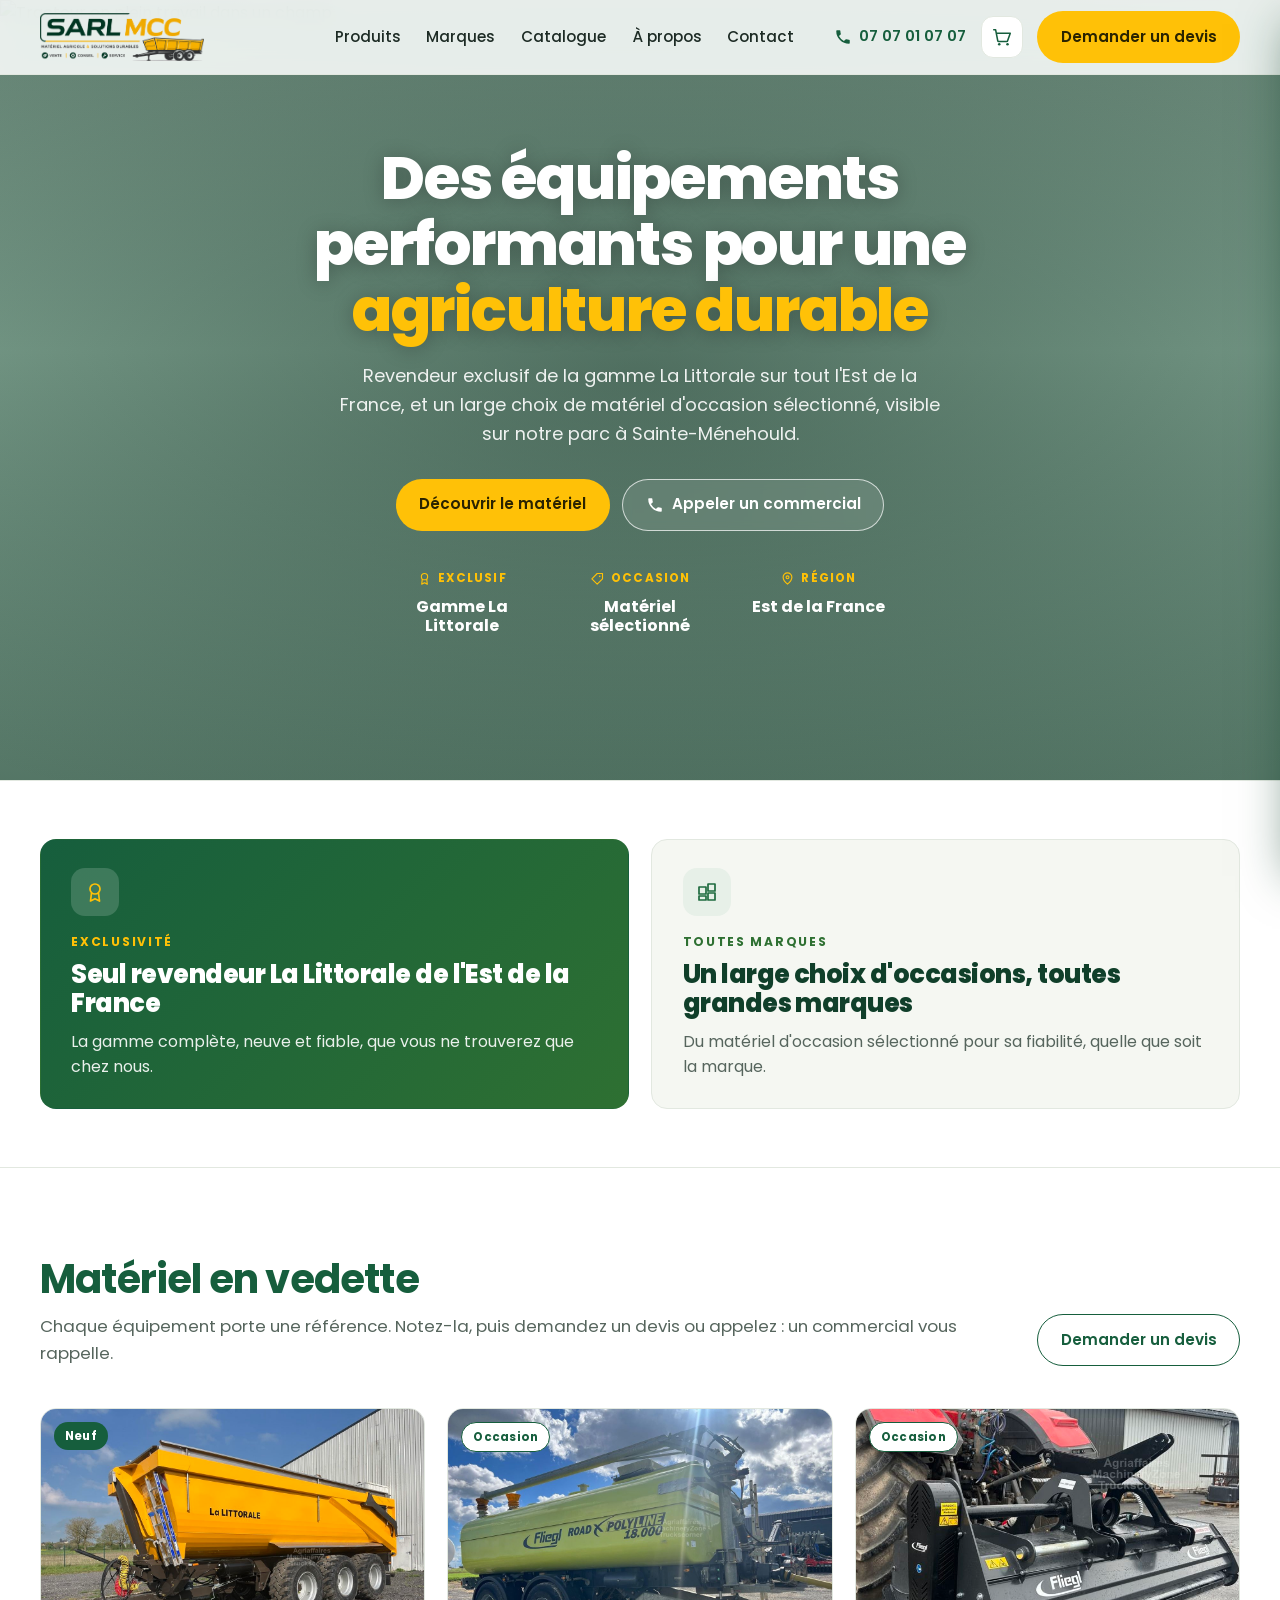
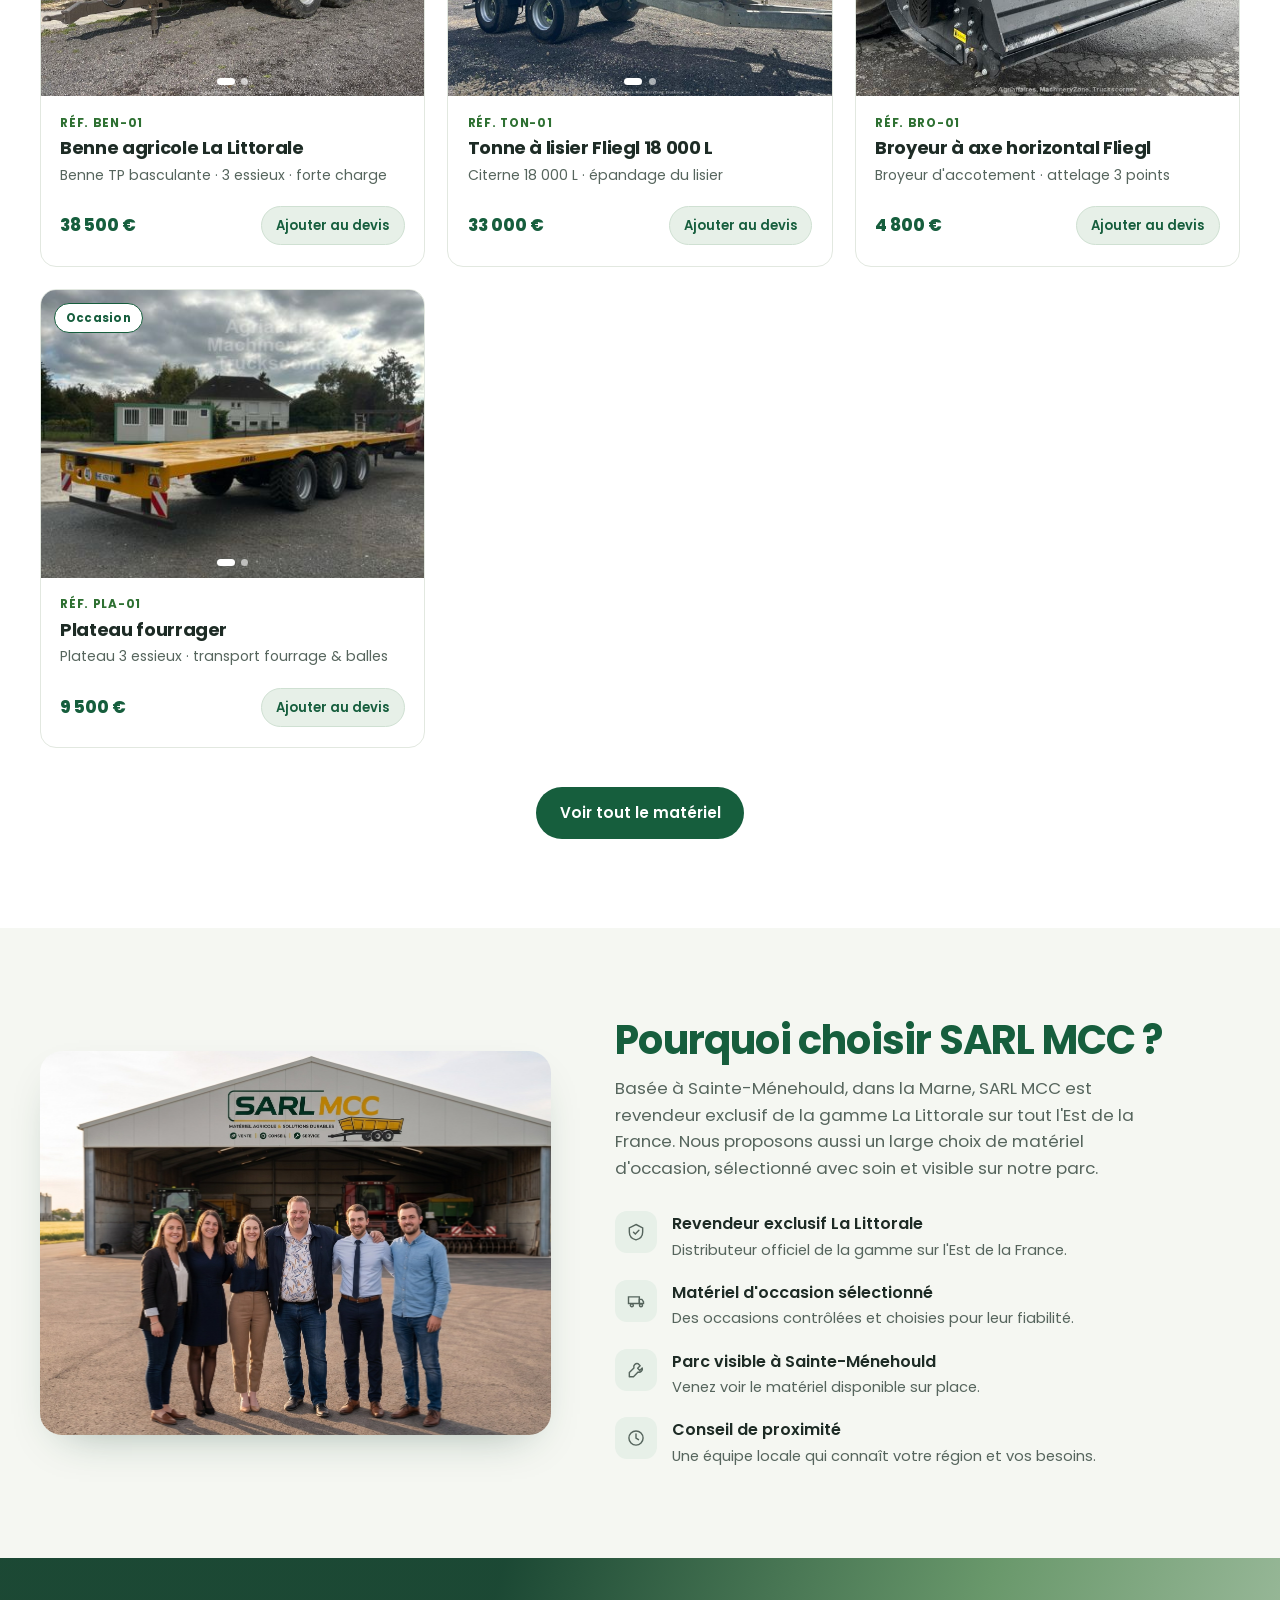
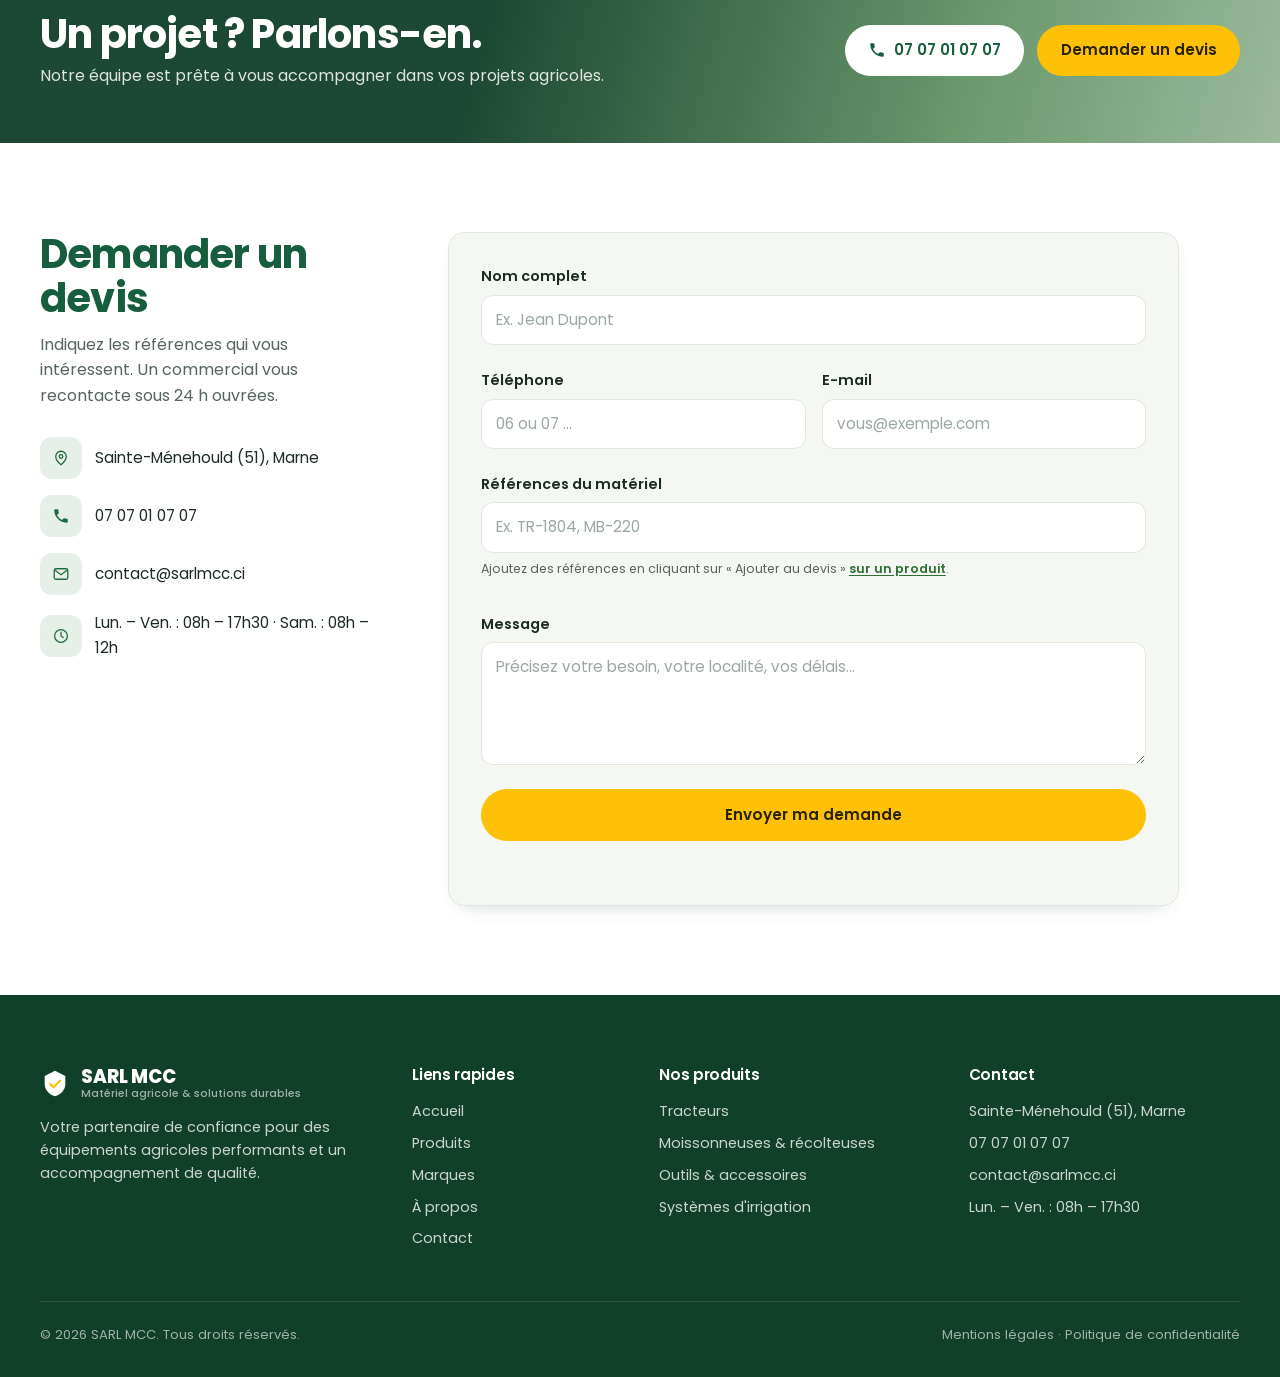
==== index.html @ fea1ac5e "Site vitrine SARL MCC : accueil, catalogue, panier de devis, espace admin Co-Authored-By: Claude Opu" ====
<!DOCTYPE html>
<html lang="fr">
<head>
  <meta charset="UTF-8" />
  <meta name="viewport" content="width=device-width, initial-scale=1.0" />
  <title>SARL MCC — Matériel agricole &amp; solutions durables</title>
  <meta name="description" content="SARL MCC, revendeur exclusif de la gamme La Littorale sur tout l'Est de la France et spécialiste du matériel agricole d'occasion sélectionné. Parc visible à Sainte-Ménehould (Marne). Demandez un devis." />
  <meta name="theme-color" content="#165E3D" />
  <link rel="icon" type="image/svg+xml" href="assets/favicon.svg" />

  <!-- Open Graph -->
  <meta property="og:title" content="SARL MCC — Matériel agricole &amp; solutions durables" />
  <meta property="og:description" content="Revendeur exclusif de la gamme La Littorale sur l'Est de la France et matériel d'occasion sélectionné. Parc à Sainte-Ménehould (Marne)." />
  <meta property="og:type" content="website" />
  <meta property="og:locale" content="fr_FR" />

  <!--
    POLICE : Poppins est chargée ici via Google Fonts pour un déploiement immédiat.
    Pour la production finale, vous pouvez l'auto-héberger (fichiers .woff2 + @font-face)
    afin d'améliorer la performance et la confidentialité.
  -->
  <link rel="preconnect" href="https://fonts.googleapis.com" />
  <link rel="preconnect" href="https://fonts.gstatic.com" crossorigin />
  <link href="https://fonts.googleapis.com/css2?family=Poppins:wght@400;500;600;700;800&display=swap" rel="stylesheet" />

  <link rel="stylesheet" href="styles.css" />
</head>
<body>

  <!-- ============================ EN-TÊTE ============================ -->
  <header class="site-header" id="top">
    <div class="container header-inner">
      <a href="#top" class="brand" aria-label="SARL MCC, accueil">
        <img class="brand-logo-img" src="assets/logo-mcc.png" alt="SARL MCC — Matériel agricole et solutions durables" />
      </a>

      <nav class="main-nav" id="main-nav" aria-label="Navigation principale">
        <a href="produits.html">Produits</a>
        <a href="#marques">Marques</a>
        <a href="produits.html">Catalogue</a>
        <a href="#pourquoi">À propos</a>
        <a href="#contact">Contact</a>
      </nav>

      <div class="header-cta">
        <a href="tel:+33707010707" class="phone-link" aria-label="Appeler le 07 07 01 07 07">
          <svg viewBox="0 0 24 24" width="18" height="18" fill="none" aria-hidden="true"><path d="M6.6 10.8a15.6 15.6 0 0 0 6.6 6.6l2.2-2.2a1 1 0 0 1 1-.24 11.4 11.4 0 0 0 3.6.58 1 1 0 0 1 1 1V20a1 1 0 0 1-1 1A17 17 0 0 1 3 4a1 1 0 0 1 1-1h3.5a1 1 0 0 1 1 1 11.4 11.4 0 0 0 .58 3.6 1 1 0 0 1-.24 1l-2.24 2.2z" fill="currentColor"/></svg>
          <span>07 07 01 07 07</span>
        </a>
        <a href="#contact" class="btn btn-accent btn-quote">Demander un devis</a>
        <button class="nav-toggle" id="nav-toggle" aria-label="Ouvrir le menu" aria-expanded="false" aria-controls="main-nav">
          <span></span><span></span><span></span>
        </button>
      </div>
    </div>
  </header>

  <main>
    <!-- ============================ HERO ============================ -->
    <section class="hero" id="accueil">
      <!-- Image de fond plein écran (remplaçable par une photo réelle du parc SARL MCC) -->
      <img class="hero-bg" src="https://images.unsplash.com/photo-1530267981375-f0de937f5f13?w=1800&q=80&auto=format&fit=crop"
           alt="Tracteur en plein travail dans un champ" fetchpriority="high" />
      <div class="hero-overlay"></div>

      <div class="container hero-content reveal">
        <h1>Des équipements performants pour une <span class="hl">agriculture durable</span></h1>
        <p class="lead">Revendeur exclusif de la gamme La Littorale sur tout l'Est de la France, et un large choix de matériel d'occasion sélectionné, visible sur notre parc à Sainte-Ménehould.</p>
        <div class="hero-actions">
          <a href="produits.html" class="btn btn-accent">Découvrir le matériel</a>
          <a href="tel:+33707010707" class="btn btn-hero-ghost btn-call">
            <svg viewBox="0 0 24 24" width="18" height="18" fill="none" aria-hidden="true"><path d="M6.6 10.8a15.6 15.6 0 0 0 6.6 6.6l2.2-2.2a1 1 0 0 1 1-.24 11.4 11.4 0 0 0 3.6.58 1 1 0 0 1 1 1V20a1 1 0 0 1-1 1A17 17 0 0 1 3 4a1 1 0 0 1 1-1h3.5a1 1 0 0 1 1 1 11.4 11.4 0 0 0 .58 3.6 1 1 0 0 1-.24 1l-2.24 2.2z" fill="currentColor"/></svg>
            Appeler un commercial
          </a>
        </div>
        <ul class="hero-trust">
          <li class="hero-feat">
            <span class="feat-badge">
              <svg viewBox="0 0 24 24" width="15" height="15" fill="none" aria-hidden="true"><circle cx="12" cy="9" r="5" stroke="currentColor" stroke-width="1.8"/><path d="M8.5 13 7.5 21l4.5-2.3L16.5 21l-1-8" stroke="currentColor" stroke-width="1.8" stroke-linejoin="round"/></svg>
              Exclusif
            </span>
            <span class="feat-title">Gamme La Littorale</span>
          </li>
          <li class="hero-feat">
            <span class="feat-badge">
              <svg viewBox="0 0 24 24" width="15" height="15" fill="none" aria-hidden="true"><path d="M3 12.5 11.5 4H20v8.5L11.5 21z" stroke="currentColor" stroke-width="1.8" stroke-linejoin="round"/><circle cx="15.5" cy="8.5" r="1.3" fill="currentColor"/></svg>
              Occasion
            </span>
            <span class="feat-title">Matériel sélectionné</span>
          </li>
          <li class="hero-feat">
            <span class="feat-badge">
              <svg viewBox="0 0 24 24" width="15" height="15" fill="none" aria-hidden="true"><path d="M12 21s7-5.6 7-11a7 7 0 1 0-14 0c0 5.4 7 11 7 11z" stroke="currentColor" stroke-width="1.8"/><circle cx="12" cy="10" r="2.3" stroke="currentColor" stroke-width="1.8"/></svg>
              Région
            </span>
            <span class="feat-title">Est de la France</span>
          </li>
        </ul>
      </div>
    </section>

    <!-- ============================ OFFRE / POSITIONNEMENT ============================ -->
    <section class="offer" id="marques" aria-label="Notre offre">
      <div class="container offer-grid">
        <article class="offer-card reveal">
          <span class="offer-ic" aria-hidden="true">
            <svg viewBox="0 0 24 24" width="24" height="24" fill="none"><circle cx="12" cy="9" r="5" stroke="currentColor" stroke-width="1.7"/><path d="M8.5 13 7.5 21l4.5-2.3L16.5 21l-1-8" stroke="currentColor" stroke-width="1.7" stroke-linejoin="round"/></svg>
          </span>
          <span class="offer-eyebrow">Exclusivité</span>
          <h2>Seul revendeur La&nbsp;Littorale de l'Est de la France</h2>
          <p>La gamme complète, neuve et fiable, que vous ne trouverez que chez nous.</p>
        </article>

        <article class="offer-card reveal">
          <span class="offer-ic" aria-hidden="true">
            <svg viewBox="0 0 24 24" width="24" height="24" fill="none"><path d="M4 7h7v7H4zM13 4h7v7h-7zM13 13h7v7h-7zM4 16h7v4H4z" stroke="currentColor" stroke-width="1.7" stroke-linejoin="round"/></svg>
          </span>
          <span class="offer-eyebrow">Toutes marques</span>
          <h2>Un large choix d'occasions, toutes grandes marques</h2>
          <p>Du matériel d'occasion sélectionné pour sa fiabilité, quelle que soit la marque.</p>
        </article>
      </div>
    </section>

    <!-- ============================ CATALOGUE / MATÉRIEL ============================ -->
    <section class="catalogue section" id="catalogue">
      <div class="container">
        <header class="section-head head-split">
          <div>
            <h2>Matériel en vedette</h2>
            <p>Chaque équipement porte une référence. Notez-la, puis demandez un devis ou appelez : un commercial vous rappelle.</p>
          </div>
          <a href="#contact" class="btn btn-outline hide-mobile">Demander un devis</a>
        </header>

        <!--
          PRODUITS — données d'exemple. Remplacez le visuel (data-img), le nom,
          la référence (data-ref) et les caractéristiques par votre stock réel.
        -->
        <div class="product-grid" id="product-grid">

          <article class="product" data-ref="TR-1804" data-name="Tracteur Littorale TL 1804">
            <div class="product-media">
              <img src="https://images.unsplash.com/photo-1530267981375-f0de937f5f13?w=700&q=80&auto=format&fit=crop" alt="Tracteur Littorale TL 1804" loading="lazy" />
              <span class="tag tag-new">Neuf</span>
            </div>
            <div class="product-info">
              <span class="product-ref">Réf. TR-1804</span>
              <h3>Tracteur Littorale TL 1804</h3>
              <p class="product-spec">180 ch · 4 roues motrices · cabine climatisée</p>
              <div class="product-foot">
                <span class="product-price">98 000 €</span>
                <button class="btn btn-quote-add" type="button">Ajouter au devis</button>
              </div>
            </div>
          </article>

          <article class="product" data-ref="MB-220" data-name="Moissonneuse-batteuse Littorale MB 220">
            <div class="product-media">
              <img src="https://images.unsplash.com/photo-1500382017468-9049fed747ef?w=700&q=80&auto=format&fit=crop" alt="Moissonneuse-batteuse Littorale MB 220" loading="lazy" />
              <span class="tag tag-stock">En stock</span>
            </div>
            <div class="product-info">
              <span class="product-ref">Réf. MB-220</span>
              <h3>Moissonneuse-batteuse MB 220</h3>
              <p class="product-spec">Coupe 5,5 m · trémie 8 000 L · faible consommation</p>
              <div class="product-foot">
                <span class="product-price">Sur demande</span>
                <button class="btn btn-quote-add" type="button">Ajouter au devis</button>
              </div>
            </div>
          </article>

          <article class="product" data-ref="TR-JD6120" data-name="Tracteur John Deere 6120M">
            <div class="product-media">
              <img src="https://images.unsplash.com/photo-1530267981375-f0de937f5f13?w=700&q=80&auto=format&fit=crop" alt="Tracteur John Deere 6120M" loading="lazy" />
              <span class="tag tag-occ">Occasion</span>
            </div>
            <div class="product-info">
              <span class="product-ref">Réf. TR-JD6120</span>
              <h3>Tracteur John Deere 6120M</h3>
              <p class="product-spec">120 ch · révisé &amp; garanti · 2 100 h</p>
              <div class="product-foot">
                <span class="product-price">52 000 €</span>
                <button class="btn btn-quote-add" type="button">Ajouter au devis</button>
              </div>
            </div>
          </article>

          <article class="product" data-ref="IR-P120" data-name="Pivot d'irrigation 120 m">
            <div class="product-media">
              <img src="https://images.unsplash.com/photo-1560493676-04071c5f467b?w=700&q=80&auto=format&fit=crop" alt="Pivot d'irrigation 120 m" loading="lazy" />
              <span class="tag tag-stock">En stock</span>
            </div>
            <div class="product-info">
              <span class="product-ref">Réf. IR-P120</span>
              <h3>Pivot d'irrigation 120 m</h3>
              <p class="product-spec">Couvre 45 ha · pilotage automatisé · faible entretien</p>
              <div class="product-foot">
                <span class="product-price">Sur demande</span>
                <button class="btn btn-quote-add" type="button">Ajouter au devis</button>
              </div>
            </div>
          </article>

          <article class="product" data-ref="OU-SP4" data-name="Semoir pneumatique 4 rangs">
            <div class="product-media">
              <img src="https://images.unsplash.com/photo-1625246333195-78d9c38ad449?w=700&q=80&auto=format&fit=crop" alt="Semoir pneumatique 4 rangs" loading="lazy" />
              <span class="tag tag-new">Neuf</span>
            </div>
            <div class="product-info">
              <span class="product-ref">Réf. OU-SP4</span>
              <h3>Semoir pneumatique 4 rangs</h3>
              <p class="product-spec">Semis précis · attelage 3 points · réglage rapide</p>
              <div class="product-foot">
                <span class="product-price">11 500 €</span>
                <button class="btn btn-quote-add" type="button">Ajouter au devis</button>
              </div>
            </div>
          </article>

          <article class="product" data-ref="OU-CD3" data-name="Charrue à disques 3 corps">
            <div class="product-media">
              <img src="https://images.unsplash.com/photo-1592982537447-7440770cbfc9?w=700&q=80&auto=format&fit=crop" alt="Charrue à disques 3 corps" loading="lazy" />
              <span class="tag tag-stock">En stock</span>
            </div>
            <div class="product-info">
              <span class="product-ref">Réf. OU-CD3</span>
              <h3>Charrue à disques 3 corps</h3>
              <p class="product-spec">Travail du sol intensif · disques renforcés</p>
              <div class="product-foot">
                <span class="product-price">4 900 €</span>
                <button class="btn btn-quote-add" type="button">Ajouter au devis</button>
              </div>
            </div>
          </article>

        </div>

        <div class="catalogue-more">
          <a href="produits.html" class="btn btn-primary">Voir tout le matériel</a>
        </div>
      </div>
    </section>

    <!-- ============================ POURQUOI NOUS ============================ -->
    <section class="why section" id="pourquoi">
      <div class="container why-grid">
        <div class="why-media reveal">
          <img src="assets/equipe-sarl-mcc.jpg" alt="L'équipe SARL MCC devant le parc à Sainte-Ménehould" loading="lazy" />
        </div>
        <div class="why-copy reveal">
          <h2>Pourquoi choisir SARL MCC&nbsp;?</h2>
          <p class="why-intro">Basée à Sainte-Ménehould, dans la Marne, SARL MCC est revendeur exclusif de la gamme La Littorale sur tout l'Est de la France. Nous proposons aussi un large choix de matériel d'occasion, sélectionné avec soin et visible sur notre parc.</p>
          <ul class="why-list">
            <li>
              <span class="why-ic" aria-hidden="true">
                <svg viewBox="0 0 24 24" width="20" height="20" fill="none"><path d="M12 3l8 4v5c0 5-3.4 8.3-8 9.5C7.4 20.3 4 17 4 12V7l8-4z" stroke="currentColor" stroke-width="1.7"/><path d="M9 12.2l2.2 2.2L15.5 10" stroke="currentColor" stroke-width="1.7" stroke-linecap="round"/></svg>
              </span>
              <div><strong>Revendeur exclusif La Littorale</strong><span>Distributeur officiel de la gamme sur l'Est de la France.</span></div>
            </li>
            <li>
              <span class="why-ic" aria-hidden="true">
                <svg viewBox="0 0 24 24" width="20" height="20" fill="none"><path d="M3 7h13v8H3z" stroke="currentColor" stroke-width="1.7"/><path d="M16 10h3l2 3v2h-5z" stroke="currentColor" stroke-width="1.7"/><circle cx="7" cy="17" r="1.8" stroke="currentColor" stroke-width="1.7"/><circle cx="18" cy="17" r="1.8" stroke="currentColor" stroke-width="1.7"/></svg>
              </span>
              <div><strong>Matériel d'occasion sélectionné</strong><span>Des occasions contrôlées et choisies pour leur fiabilité.</span></div>
            </li>
            <li>
              <span class="why-ic" aria-hidden="true">
                <svg viewBox="0 0 24 24" width="20" height="20" fill="none"><path d="M14.5 4.5a4 4 0 0 0-5 5L4 15v5h5l5.5-5.5a4 4 0 0 0 5-5l-3 3-2.5-2.5 3-3z" stroke="currentColor" stroke-width="1.7" stroke-linejoin="round"/></svg>
              </span>
              <div><strong>Parc visible à Sainte-Ménehould</strong><span>Venez voir le matériel disponible sur place.</span></div>
            </li>
            <li>
              <span class="why-ic" aria-hidden="true">
                <svg viewBox="0 0 24 24" width="20" height="20" fill="none"><circle cx="12" cy="12" r="8.5" stroke="currentColor" stroke-width="1.7"/><path d="M12 7v5l3 2" stroke="currentColor" stroke-width="1.7" stroke-linecap="round"/></svg>
              </span>
              <div><strong>Conseil de proximité</strong><span>Une équipe locale qui connaît votre région et vos besoins.</span></div>
            </li>
          </ul>
        </div>
      </div>
    </section>

    <!-- ============================ BANDE D'APPEL ============================ -->
    <section class="cta-band" aria-label="Contact rapide">
      <div class="container cta-band-inner">
        <div class="cta-band-text">
          <h2>Un projet&nbsp;? Parlons-en.</h2>
          <p>Notre équipe est prête à vous accompagner dans vos projets agricoles.</p>
        </div>
        <div class="cta-band-actions">
          <a href="tel:+33707010707" class="btn btn-light btn-call">
            <svg viewBox="0 0 24 24" width="18" height="18" fill="none" aria-hidden="true"><path d="M6.6 10.8a15.6 15.6 0 0 0 6.6 6.6l2.2-2.2a1 1 0 0 1 1-.24 11.4 11.4 0 0 0 3.6.58 1 1 0 0 1 1 1V20a1 1 0 0 1-1 1A17 17 0 0 1 3 4a1 1 0 0 1 1-1h3.5a1 1 0 0 1 1 1 11.4 11.4 0 0 0 .58 3.6 1 1 0 0 1-.24 1l-2.24 2.2z" fill="currentColor"/></svg>
            07 07 01 07 07
          </a>
          <a href="#contact" class="btn btn-accent">Demander un devis</a>
        </div>
      </div>
    </section>

    <!-- ============================ CONTACT ============================ -->
    <section class="contact section" id="contact">
      <div class="container contact-grid">
        <div class="contact-intro reveal">
          <h2>Demander un devis</h2>
          <p>Indiquez les références qui vous intéressent. Un commercial vous recontacte sous 24&nbsp;h ouvrées.</p>

          <ul class="contact-coords">
            <li>
              <span class="why-ic" aria-hidden="true"><svg viewBox="0 0 24 24" width="18" height="18" fill="none"><path d="M12 21s7-5.6 7-11a7 7 0 1 0-14 0c0 5.4 7 11 7 11z" stroke="currentColor" stroke-width="1.7"/><circle cx="12" cy="10" r="2.4" stroke="currentColor" stroke-width="1.7"/></svg></span>
              Sainte-Ménehould (51), Marne
            </li>
            <li>
              <span class="why-ic" aria-hidden="true"><svg viewBox="0 0 24 24" width="18" height="18" fill="none"><path d="M6.6 10.8a15.6 15.6 0 0 0 6.6 6.6l2.2-2.2a1 1 0 0 1 1-.24 11.4 11.4 0 0 0 3.6.58 1 1 0 0 1 1 1V20a1 1 0 0 1-1 1A17 17 0 0 1 3 4a1 1 0 0 1 1-1h3.5a1 1 0 0 1 1 1 11.4 11.4 0 0 0 .58 3.6 1 1 0 0 1-.24 1l-2.24 2.2z" fill="currentColor"/></svg></span>
              <a href="tel:+33707010707">07 07 01 07 07</a>
            </li>
            <li>
              <span class="why-ic" aria-hidden="true"><svg viewBox="0 0 24 24" width="18" height="18" fill="none"><rect x="3" y="5" width="18" height="14" rx="2" stroke="currentColor" stroke-width="1.7"/><path d="M4 7l8 6 8-6" stroke="currentColor" stroke-width="1.7"/></svg></span>
              <a href="mailto:contact@sarlmcc.ci">contact@sarlmcc.ci</a>
            </li>
            <li>
              <span class="why-ic" aria-hidden="true"><svg viewBox="0 0 24 24" width="18" height="18" fill="none"><circle cx="12" cy="12" r="8.5" stroke="currentColor" stroke-width="1.7"/><path d="M12 7v5l3 2" stroke="currentColor" stroke-width="1.7" stroke-linecap="round"/></svg></span>
              Lun. – Ven. : 08h – 17h30 · Sam. : 08h – 12h
            </li>
          </ul>
        </div>

        <!--
          FORMULAIRE — pour recevoir les demandes par e-mail sans serveur :
          remplacez VOTRE_ID par un identifiant Formspree (https://formspree.io),
          ou branchez l'action sur votre propre script. Sans configuration,
          le bouton ouvre le client mail du visiteur (repli mailto).
        -->
        <form class="contact-form reveal" id="quote-form"
              action="https://formspree.io/f/VOTRE_ID" method="POST" novalidate>
          <div class="field">
            <label for="nom">Nom complet</label>
            <input type="text" id="nom" name="nom" autocomplete="name" required placeholder="Ex. Jean Dupont" />
            <small class="error" data-for="nom"></small>
          </div>

          <div class="field-row">
            <div class="field">
              <label for="tel">Téléphone</label>
              <input type="tel" id="tel" name="telephone" autocomplete="tel" required placeholder="06 ou 07 ..." />
              <small class="error" data-for="tel"></small>
            </div>
            <div class="field">
              <label for="email">E-mail</label>
              <input type="email" id="email" name="email" autocomplete="email" required placeholder="vous@exemple.com" />
              <small class="error" data-for="email"></small>
            </div>
          </div>

          <div class="field">
            <label for="refs">Références du matériel</label>
            <input type="text" id="refs" name="references" required placeholder="Ex. TR-1804, MB-220" />
            <small class="hint">Ajoutez des références en cliquant sur « Ajouter au devis » <a href="produits.html" class="hint-link">sur un produit</a>.</small>
            <div class="ref-chips" id="ref-chips" aria-live="polite"></div>
            <small class="error" data-for="refs"></small>
          </div>

          <div class="field">
            <label for="message">Message</label>
            <textarea id="message" name="message" rows="4" required placeholder="Précisez votre besoin, votre localité, vos délais..."></textarea>
            <small class="error" data-for="message"></small>
          </div>

          <button type="submit" class="btn btn-accent btn-block">Envoyer ma demande</button>
          <p class="form-status" id="form-status" role="status" aria-live="polite"></p>
        </form>
      </div>
    </section>
  </main>

  <!-- ============================ PIED DE PAGE ============================ -->
  <footer class="site-footer">
    <div class="container footer-grid">
      <div class="footer-brand">
        <a href="#top" class="brand brand-light">
          <span class="brand-mark" aria-hidden="true">
            <svg viewBox="0 0 32 32" width="30" height="30" fill="none"><path d="M16 3l11 5.5v8.2C27 23.6 22.2 28.3 16 30 9.8 28.3 5 23.6 5 16.7V8.5L16 3z" fill="currentColor"/><path d="M11 17.2l3.4 3.4 7-7" stroke="#FFC107" stroke-width="2.4" stroke-linecap="round" stroke-linejoin="round"/></svg>
          </span>
          <span class="brand-text"><strong>SARL MCC</strong><small>Matériel agricole &amp; solutions durables</small></span>
        </a>
        <p>Votre partenaire de confiance pour des équipements agricoles performants et un accompagnement de qualité.</p>
      </div>

      <nav class="footer-col" aria-label="Liens rapides">
        <h4>Liens rapides</h4>
        <a href="#accueil">Accueil</a>
        <a href="produits.html">Produits</a>
        <a href="#marques">Marques</a>
        <a href="#pourquoi">À propos</a>
        <a href="#contact">Contact</a>
      </nav>

      <nav class="footer-col" aria-label="Nos produits">
        <h4>Nos produits</h4>
        <a href="#catalogue">Tracteurs</a>
        <a href="#catalogue">Moissonneuses &amp; récolteuses</a>
        <a href="#catalogue">Outils &amp; accessoires</a>
        <a href="#catalogue">Systèmes d'irrigation</a>
      </nav>

      <div class="footer-col">
        <h4>Contact</h4>
        <p>Sainte-Ménehould (51), Marne</p>
        <p><a href="tel:+33707010707">07 07 01 07 07</a></p>
        <p><a href="mailto:contact@sarlmcc.ci">contact@sarlmcc.ci</a></p>
        <p>Lun. – Ven. : 08h – 17h30</p>
      </div>
    </div>
    <div class="container footer-bottom">
      <p>© <span id="year"></span> SARL MCC. Tous droits réservés.</p>
      <p class="footer-legal"><a href="#">Mentions légales</a> · <a href="#">Politique de confidentialité</a></p>
    </div>
  </footer>

  <!-- Bouton d'appel flottant (mobile) -->
  <a href="tel:+33707010707" class="fab-call" aria-label="Appeler SARL MCC">
    <svg viewBox="0 0 24 24" width="22" height="22" fill="none" aria-hidden="true"><path d="M6.6 10.8a15.6 15.6 0 0 0 6.6 6.6l2.2-2.2a1 1 0 0 1 1-.24 11.4 11.4 0 0 0 3.6.58 1 1 0 0 1 1 1V20a1 1 0 0 1-1 1A17 17 0 0 1 3 4a1 1 0 0 1 1-1h3.5a1 1 0 0 1 1 1 11.4 11.4 0 0 0 .58 3.6 1 1 0 0 1-.24 1l-2.24 2.2z" fill="currentColor"/></svg>
  </a>

  <script src="data/produits.js"></script>
  <script src="produit-card.js"></script>
  <script src="cart.js"></script>
  <script src="script.js"></script>
</body>
</html>
---- styles.css ----
/* =========================================================
   SARL MCC — Feuille de styles
   Palette (moodboard) : vert #165E3D / #2E7032, accent jaune #FFC107
   Police : Poppins (titres = 700/800, corps = 400)
   ========================================================= */

:root {
  --green-900: #103f2a;
  --green-800: #165E3D;
  --green-700: #1f6b3f;
  --green-600: #2E7032;
  --green-100: #e7f0e8;
  --accent:    #FFC107;
  --accent-600:#e0a800;
  --ink:       #1d2b25;
  --ink-soft:  #56655d;
  --paper:     #F5F7F2;
  --white:     #ffffff;
  --line:      #e2e8e0;

  --radius:    16px;
  --radius-sm: 12px;
  --shadow:    0 18px 44px -24px rgba(16, 63, 42, .42);
  --shadow-sm: 0 8px 22px -14px rgba(16, 63, 42, .35);
  --container: 1200px;
  --ease:      cubic-bezier(.16, 1, .3, 1);
}

/* ---------------- Base ---------------- */
* { box-sizing: border-box; }
html { scroll-behavior: smooth; scroll-padding-top: 84px; }
@media (prefers-reduced-motion: reduce) { html { scroll-behavior: auto; } }

body {
  margin: 0;
  font-family: "Poppins", system-ui, -apple-system, sans-serif;
  color: var(--ink);
  background: var(--paper);
  line-height: 1.6;
  -webkit-font-smoothing: antialiased;
}

img { max-width: 100%; display: block; }
a { color: inherit; text-decoration: none; }

h1, h2, h3, h4 { margin: 0; line-height: 1.1; letter-spacing: -.02em; font-weight: 700; }
h2 { font-size: clamp(1.7rem, 3.4vw, 2.5rem); }
p { margin: 0; }

.container { width: min(100% - 2.5rem, var(--container)); margin-inline: auto; }
.section { padding: clamp(3.5rem, 7vw, 6rem) 0; }

.section-head { max-width: 60ch; margin-bottom: 2.6rem; }
.section-head h2 { color: var(--green-800); }
.section-head p { color: var(--ink-soft); margin-top: .7rem; font-size: 1.05rem; }
.head-split { display: flex; justify-content: space-between; align-items: flex-end; gap: 2rem; max-width: none; }

.eyebrow {
  display: inline-block;
  font-size: .78rem; font-weight: 600; letter-spacing: .14em; text-transform: uppercase;
  color: var(--green-600); margin-bottom: 1rem;
}

/* ---------------- Boutons ---------------- */
.btn {
  display: inline-flex; align-items: center; justify-content: center; gap: .5rem;
  padding: .8rem 1.4rem; border-radius: 999px; font: inherit; font-weight: 600;
  font-size: .95rem; border: 1.5px solid transparent; cursor: pointer;
  transition: transform .18s var(--ease), background .2s, box-shadow .2s, border-color .2s;
  white-space: nowrap;
}
.btn:active { transform: translateY(1px) scale(.99); }
.btn-primary { background: var(--green-800); color: #fff; }
.btn-primary:hover { background: var(--green-900); box-shadow: var(--shadow-sm); }
.btn-accent { background: var(--accent); color: #2a2300; }
.btn-accent:hover { background: var(--accent-600); box-shadow: 0 10px 24px -12px rgba(224,168,0,.7); }
.btn-ghost { background: #fff; color: var(--green-800); border-color: #cfe0d2; }
.btn-ghost:hover { background: var(--green-100); border-color: var(--green-600); }
.btn-outline { background: transparent; color: var(--green-800); border-color: var(--green-800); }
.btn-outline:hover { background: var(--green-800); color: #fff; }
.btn-light { background: #fff; color: var(--green-800); }
.btn-light:hover { box-shadow: var(--shadow-sm); }
.btn-block { width: 100%; }

/* ---------------- En-tête ---------------- */
.site-header {
  position: fixed; top: 0; left: 0; right: 0; z-index: 50;
  background: rgba(255,255,255,.86);
  backdrop-filter: saturate(160%) blur(12px);
  border-bottom: 1px solid var(--line);
  transition: background .3s var(--ease), border-color .3s var(--ease), backdrop-filter .3s;
}
/* Au-dessus du hero : barre transparente, texte clair (effet "image complète") */
.site-header.at-top {
  background: transparent; border-color: transparent; backdrop-filter: none;
}
.site-header.at-top .brand { color: #fff; }
.site-header.at-top .brand-text small { color: rgba(255,255,255,.78); }
.site-header.at-top .main-nav a { color: #fff; }
.site-header.at-top .main-nav a:hover { color: var(--accent); }
.site-header.at-top .phone-link { color: #fff; }
.site-header.at-top .phone-link:hover { color: var(--accent); }
.site-header.at-top .nav-toggle { background: rgba(255,255,255,.14); border-color: rgba(255,255,255,.45); }
.site-header.at-top .nav-toggle span { background: #fff; }
.header-inner { display: flex; align-items: center; gap: 1.5rem; height: 74px; }

.brand { display: flex; align-items: center; gap: .7rem; color: var(--green-800); }
.brand-logo-img { height: 48px; width: auto; display: block; }
.brand-mark { display: grid; place-items: center; flex: none; }
.brand-text { display: flex; flex-direction: column; line-height: 1.1; }
.brand-text strong { font-size: 1.15rem; font-weight: 800; letter-spacing: -.01em; }
.brand-text small { font-size: .68rem; color: var(--ink-soft); font-weight: 500; }

.main-nav { display: flex; gap: 1.6rem; margin-left: auto; }
.main-nav a { font-weight: 500; font-size: .95rem; color: var(--ink); position: relative; padding: .3rem 0; }
.main-nav a::after {
  content: ""; position: absolute; left: 0; bottom: -2px; width: 100%; height: 2px;
  background: var(--accent); transform: scaleX(0); transform-origin: left;
  transition: transform .25s var(--ease);
}
.main-nav a:hover::after, .main-nav a.active::after { transform: scaleX(1); }
.main-nav a:hover { color: var(--green-800); }

.header-cta { display: flex; align-items: center; gap: .9rem; margin-left: 1rem; }
.phone-link { display: inline-flex; align-items: center; gap: .45rem; font-weight: 600; font-size: .92rem; color: var(--green-800); }
.phone-link:hover { color: var(--green-600); }

.nav-toggle {
  display: none; flex-direction: column; gap: 5px; width: 42px; height: 42px;
  border: 1px solid var(--line); border-radius: 10px; background: #fff; cursor: pointer;
  align-items: center; justify-content: center;
}
.nav-toggle span { width: 20px; height: 2px; background: var(--green-800); border-radius: 2px; transition: .25s var(--ease); }
.nav-toggle[aria-expanded="true"] span:nth-child(1) { transform: translateY(7px) rotate(45deg); }
.nav-toggle[aria-expanded="true"] span:nth-child(2) { opacity: 0; }
.nav-toggle[aria-expanded="true"] span:nth-child(3) { transform: translateY(-7px) rotate(-45deg); }

/* ---------------- Hero ---------------- */
.hero {
  position: relative; overflow: hidden;
  min-height: clamp(560px, 88vh, 780px);
  display: flex; align-items: center;
}
/* Image de fond pleine largeur */
.hero-bg {
  position: absolute; inset: 0; width: 100%; height: 100%;
  object-fit: cover; z-index: 0;
}
/* Voile sombre pour la lisibilité du texte par-dessus l'image */
.hero-overlay {
  position: absolute; inset: 0; z-index: 1; pointer-events: none;
  /* Voile vert (couleur de marque) couvrant la photo, opacité moyenne :
     fait ressortir le titre, l'accroche et les boutons. Léger renfort
     au centre pour la lisibilité du texte. */
  background:
    radial-gradient(120% 90% at 50% 48%, rgba(16,40,30,.45) 0%, transparent 70%),
    linear-gradient(180deg, rgba(16,63,42,.62) 0%, rgba(22,94,61,.5) 45%, rgba(16,63,42,.7) 100%);
}
.hero-content {
  position: relative; z-index: 2; color: #fff;
  max-width: 820px; margin-inline: auto; text-align: center;
  padding: clamp(3rem, 7vw, 4.5rem) 0;
  display: flex; flex-direction: column; align-items: center;
}
.eyebrow-pill {
  display: inline-flex; align-items: center;
  background: rgba(255,255,255,.14); border: 1px solid rgba(255,255,255,.34);
  color: #fff; padding: .45rem 1rem; border-radius: 999px; backdrop-filter: blur(4px);
  margin-bottom: 1.2rem;
}
.hero h1 { font-size: clamp(2.3rem, 5.2vw, 3.75rem); font-weight: 800; color: #fff; text-shadow: 0 2px 20px rgba(0,0,0,.25); }
.hero h1 .hl { color: var(--accent); }
.hero .lead { margin: 1.2rem auto 0; font-size: 1.12rem; color: rgba(255,255,255,.9); max-width: 56ch; }
.hero-actions { display: flex; flex-wrap: wrap; gap: .8rem; margin-top: 1.9rem; justify-content: center; }
.hero-trust { list-style: none; display: flex; flex-wrap: nowrap; gap: 1.2rem; padding: 0; margin: 2.4rem 0 0; justify-content: center; }
.hero-feat { flex: 1 1 0; min-width: 0; display: flex; flex-direction: column; align-items: center; gap: .55rem; text-align: center; }
.feat-badge {
  display: inline-flex; align-items: center; gap: .4rem;
  color: var(--accent); font-size: .74rem; font-weight: 700;
  text-transform: uppercase; letter-spacing: .1em;
}
.feat-badge svg { flex: none; }
.feat-title { font-size: 1rem; font-weight: 700; color: #fff; line-height: 1.2; }

/* Bouton secondaire transparent (contraste assuré sur l'image sombre) */
.btn-hero-ghost { background: rgba(255,255,255,.1); color: #fff; border-color: rgba(255,255,255,.7); backdrop-filter: blur(4px); }
.btn-hero-ghost:hover { background: #fff; color: var(--green-800); border-color: #fff; }

/* ---------------- Offre / positionnement ---------------- */
.offer { background: #fff; border-block: 1px solid var(--line); padding: clamp(2.4rem, 5vw, 3.6rem) 0; }
.offer-grid { display: grid; grid-template-columns: 1fr 1fr; gap: 1.4rem; }
.offer-card {
  position: relative; padding: 1.8rem 1.9rem; border-radius: var(--radius);
  background: var(--paper); border: 1px solid var(--line);
}
.offer-card:first-child { background: linear-gradient(135deg, var(--green-800), var(--green-600)); border-color: transparent; color: #fff; }
.offer-ic { display: inline-grid; place-items: center; width: 48px; height: 48px; border-radius: 14px; background: var(--green-100); color: var(--green-700); margin-bottom: 1rem; }
.offer-card:first-child .offer-ic { background: rgba(255,255,255,.16); color: var(--accent); }
.offer-eyebrow { display: block; font-size: .76rem; font-weight: 700; letter-spacing: .14em; text-transform: uppercase; color: var(--green-600); margin-bottom: .5rem; }
.offer-card:first-child .offer-eyebrow { color: var(--accent); }
.offer-card h2 { font-size: clamp(1.25rem, 2.4vw, 1.6rem); font-weight: 800; line-height: 1.15; color: var(--green-900); }
.offer-card:first-child h2 { color: #fff; }
.offer-card p { margin-top: .7rem; color: var(--ink-soft); font-size: 1rem; line-height: 1.55; }
.offer-card:first-child p { color: rgba(255,255,255,.9); }

/* ---------------- Catégories (cartes uniformes + carrousel) ---------------- */
.cat-grid {
  display: grid; gap: 1.4rem;
  grid-template-columns: repeat(4, 1fr); /* 4 cartes de taille identique, même ligne */
}
.cat-card {
  overflow: hidden; border-radius: var(--radius);
  background: #fff; border: 1px solid var(--line); box-shadow: var(--shadow-sm);
  display: flex; flex-direction: column;
  transition: transform .25s var(--ease), box-shadow .25s;
}
.cat-card:hover { transform: translateY(-4px); box-shadow: var(--shadow); }

/* Carrousel */
.cat-slider { position: relative; overflow: hidden; aspect-ratio: 4/3; }
.cat-slides { display: flex; height: 100%; transition: transform .45s var(--ease); }
.cat-slides img { width: 100%; height: 100%; flex: 0 0 100%; object-fit: cover; }
.cat-nav {
  position: absolute; top: 50%; transform: translateY(-50%);
  width: 32px; height: 32px; border-radius: 50%; border: none; cursor: pointer;
  background: rgba(255,255,255,.9); color: var(--green-800); font-size: 1.3rem; line-height: 1;
  display: grid; place-items: center; opacity: 0; transition: opacity .2s, background .2s;
  box-shadow: var(--shadow-sm);
}
.cat-slider:hover .cat-nav, .cat-nav:focus-visible { opacity: 1; }
.cat-nav:hover { background: #fff; }
.cat-nav.prev { left: .6rem; }
.cat-nav.next { right: .6rem; }
.cat-dots { position: absolute; bottom: .7rem; left: 0; right: 0; display: flex; justify-content: center; gap: .4rem; }
.cat-dots button {
  width: 7px; height: 7px; border-radius: 50%; border: none; padding: 0; cursor: pointer;
  background: rgba(255,255,255,.6); transition: background .2s;
}
.cat-dots button.active { background: #fff; width: 18px; border-radius: 4px; }

.cat-body { padding: 1.1rem 1.2rem 1.3rem; }
.cat-body h3 { font-size: 1.15rem; color: var(--green-800); }
.cat-body p { color: var(--ink-soft); font-size: .9rem; margin-top: .3rem; }

/* ---------------- Catalogue ---------------- */
.catalogue { background: #fff; }
.catalogue-more { display: flex; justify-content: center; margin-top: 2.4rem; }

/* ---------------- Page Catalogue (produits.html) ---------------- */
.cat-page-head {
  background: linear-gradient(160deg, var(--green-900), var(--green-700));
  color: #fff; padding: calc(74px + 2.8rem) 0 2.8rem;
}
.cat-page-head h1 { font-size: clamp(1.9rem, 4vw, 2.8rem); font-weight: 800; }
.cat-page-head p { color: rgba(255,255,255,.85); margin-top: .7rem; max-width: 60ch; }
.breadcrumb { font-size: .85rem; color: rgba(255,255,255,.7); margin-bottom: 1rem; }
.breadcrumb a { color: rgba(255,255,255,.9); text-decoration: underline; text-underline-offset: 2px; }
.breadcrumb span { margin: 0 .35rem; }

.catalogue-page { background: var(--paper); }
.cat-filters { display: flex; flex-wrap: wrap; gap: .6rem; margin-bottom: 1.2rem; }
.filter-btn {
  font: inherit; font-weight: 600; font-size: .9rem; cursor: pointer;
  padding: .55rem 1.1rem; border-radius: 999px; border: 1.5px solid var(--line);
  background: #fff; color: var(--ink); transition: background .2s, color .2s, border-color .2s;
}
.filter-btn:hover { border-color: var(--green-600); color: var(--green-800); }
.filter-btn.active { background: var(--green-800); color: #fff; border-color: var(--green-800); }
.cat-count { color: var(--ink-soft); font-size: .88rem; margin-bottom: 1.4rem; }
.cat-empty { text-align: center; color: var(--ink-soft); padding: 2rem 0; }
.cat-empty a { color: var(--green-600); text-decoration: underline; }

.pager { display: flex; justify-content: center; flex-wrap: wrap; gap: .4rem; margin-top: 2.6rem; }
.page-btn {
  min-width: 40px; height: 40px; padding: 0 .6rem; border-radius: 10px; cursor: pointer;
  border: 1.5px solid var(--line); background: #fff; color: var(--ink); font: inherit; font-weight: 600;
  transition: background .2s, color .2s, border-color .2s;
}
.page-btn:hover:not(:disabled) { border-color: var(--green-600); color: var(--green-800); }
.page-btn.active { background: var(--green-800); color: #fff; border-color: var(--green-800); }
.page-btn:disabled { opacity: .4; cursor: not-allowed; }
.main-nav a.active { color: var(--green-800); }
.main-nav a.active::after { transform: scaleX(1); }
.product-grid { display: grid; grid-template-columns: repeat(3, 1fr); gap: 1.4rem; }
.product {
  border: 1px solid var(--line); border-radius: var(--radius); overflow: hidden;
  background: #fff; display: flex; flex-direction: column;
  transition: transform .25s var(--ease), box-shadow .25s, border-color .25s;
}
.product:hover { transform: translateY(-4px); box-shadow: var(--shadow); border-color: #cfe0d2; }
.product-media { position: relative; aspect-ratio: 4/3; overflow: hidden; }
.product-media img { width: 100%; height: 100%; object-fit: cover; }
/* Zoom au survol uniquement pour les cartes à photo unique (pas les carrousels) */
.product-media:not([data-gallery]) img { transition: transform .4s var(--ease); }
.product:hover .product-media:not([data-gallery]) img { transform: scale(1.05); }

/* Carrousel de photos sur les cartes produit */
.pm-track { display: flex; height: 100%; transition: transform .4s var(--ease); }
.pm-track img { flex: 0 0 100%; }
.pm-nav {
  position: absolute; top: 50%; transform: translateY(-50%); z-index: 2;
  width: 32px; height: 32px; border-radius: 50%; border: none; cursor: pointer;
  background: rgba(255,255,255,.92); color: var(--green-800); font-size: 1.3rem; line-height: 1;
  display: grid; place-items: center; opacity: 0; transition: opacity .2s, background .2s;
  box-shadow: var(--shadow-sm);
}
.product-media:hover .pm-nav, .pm-nav:focus-visible { opacity: 1; }
.pm-nav:hover { background: #fff; }
.pm-nav.prev { left: .6rem; }
.pm-nav.next { right: .6rem; }
.pm-dots { position: absolute; bottom: .7rem; left: 0; right: 0; z-index: 2; display: flex; justify-content: center; gap: .4rem; }
.pm-dots button { width: 7px; height: 7px; border-radius: 50%; border: none; padding: 0; cursor: pointer; background: rgba(255,255,255,.6); transition: background .2s; }
.pm-dots button.active { background: #fff; width: 18px; border-radius: 4px; }
.tag {
  position: absolute; top: .8rem; left: .8rem; font-size: .72rem; font-weight: 700;
  padding: .3rem .7rem; border-radius: 999px; letter-spacing: .02em;
}
.tag-new   { background: var(--green-800); color: #fff; }
.tag-stock { background: var(--accent); color: #2a2300; }
.tag-occ   { background: #fff; color: var(--green-800); border: 1.5px solid var(--green-800); }
.tag-vendu { background: #5a6b62; color: #fff; }
.product-vendu .product-media img { filter: grayscale(.7) brightness(.95); }
.sold-label { font-weight: 700; font-size: .82rem; color: #5a6b62; letter-spacing: .03em; }

.product-info { padding: 1.1rem 1.2rem 1.3rem; display: flex; flex-direction: column; gap: .35rem; flex: 1; }
.product-ref { font-size: .74rem; font-weight: 700; letter-spacing: .06em; color: var(--green-600); text-transform: uppercase; }
.product-info h3 { font-size: 1.12rem; color: var(--ink); }
.product-spec { color: var(--ink-soft); font-size: .88rem; }
.product-foot { display: flex; flex-wrap: wrap; align-items: center; justify-content: space-between; gap: .5rem .6rem; margin-top: auto; padding-top: .9rem; }
.product-price { font-weight: 800; color: var(--green-800); font-size: 1.05rem; white-space: nowrap; }
.btn-quote-add, .btn-cart-add {
  background: var(--green-100); color: var(--green-800); border: 1px solid #cfe0d2;
  border-radius: 999px; padding: .5rem .9rem; font: inherit; font-weight: 600; font-size: .82rem; cursor: pointer;
  transition: background .2s, color .2s, transform .18s var(--ease);
}
.btn-quote-add:hover, .btn-cart-add:hover { background: var(--green-800); color: #fff; }
.btn-quote-add:active, .btn-cart-add:active { transform: scale(.96); }
.btn-quote-add.added, .btn-cart-add.added { background: var(--accent); color: #2a2300; border-color: var(--accent); }

/* ---------------- Panier (bouton en-tête) ---------------- */
.cart-btn {
  position: relative; display: inline-flex; align-items: center; justify-content: center;
  width: 42px; height: 42px; border-radius: 12px; border: 1px solid var(--line);
  background: #fff; color: var(--green-800); cursor: pointer; transition: background .2s, border-color .2s, transform .18s var(--ease);
}
.cart-btn:hover { border-color: var(--green-600); }
.cart-btn:active { transform: scale(.95); }
.cart-btn.pulse { animation: cartPulse .4s var(--ease); }
@keyframes cartPulse { 0%{transform:scale(1);} 40%{transform:scale(1.18);} 100%{transform:scale(1);} }
.cart-count {
  position: absolute; top: -6px; right: -6px; min-width: 18px; height: 18px; padding: 0 4px;
  border-radius: 999px; background: var(--accent); color: #2a2300; font-size: .7rem; font-weight: 800;
  display: flex; align-items: center; justify-content: center; line-height: 1;
}
.cart-count[hidden] { display: none; } /* masqué tant que le panier est vide */
/* En-tête transparent (au-dessus du hero) */
.site-header.at-top .cart-btn { background: rgba(255,255,255,.14); border-color: rgba(255,255,255,.45); color: #fff; }

/* ---------------- Panier (volet latéral) ---------------- */
.cart-overlay {
  position: fixed; inset: 0; z-index: 70; background: rgba(16,40,30,.45);
  opacity: 0; pointer-events: none; transition: opacity .3s var(--ease);
}
.cart-overlay.open { opacity: 1; pointer-events: auto; }
.cart-drawer {
  position: fixed; top: 0; right: 0; bottom: 0; z-index: 71; width: min(400px, 90vw);
  background: #fff; box-shadow: -16px 0 44px -24px rgba(16,63,42,.5);
  display: flex; flex-direction: column; transform: translateX(100%);
  transition: transform .32s var(--ease);
}
.cart-drawer.open { transform: none; }
.cart-head { display: flex; align-items: center; justify-content: space-between; padding: 1.2rem 1.3rem; border-bottom: 1px solid var(--line); }
.cart-head h2 { font-size: 1.2rem; color: var(--green-800); }
.cart-close { border: none; background: none; font-size: 1.7rem; line-height: 1; color: var(--ink-soft); cursor: pointer; padding: 0 .2rem; }
.cart-close:hover { color: var(--green-800); }
.cart-body { flex: 1; overflow-y: auto; padding: 1rem 1.3rem; }
.cart-empty { color: var(--ink-soft); text-align: center; margin-top: 2rem; line-height: 1.7; }
.cart-item { display: flex; align-items: center; justify-content: space-between; gap: .8rem; padding: .9rem 0; border-bottom: 1px solid var(--line); }
.cart-item-info strong { display: block; font-size: .95rem; color: var(--ink); }
.cart-item-info span { font-size: .8rem; color: var(--green-600); font-weight: 600; }
.cart-item-remove { border: none; background: var(--green-100); color: var(--green-700); width: 28px; height: 28px; border-radius: 8px; font-size: 1.2rem; line-height: 1; cursor: pointer; flex: none; transition: background .2s, color .2s; }
.cart-item-remove:hover { background: #c0392b; color: #fff; }
.cart-foot { padding: 1.2rem 1.3rem; border-top: 1px solid var(--line); display: grid; gap: .7rem; }
.cart-clear { border: none; background: none; color: var(--ink-soft); font: inherit; font-size: .85rem; cursor: pointer; text-decoration: underline; text-underline-offset: 2px; }
.cart-clear:hover { color: #c0392b; }
.cart-drawer:not(.has-items) .cart-foot .btn-accent { opacity: .5; pointer-events: none; }
.cart-drawer:not(.has-items) .cart-clear { display: none; }

/* ---------------- Pourquoi nous ---------------- */
.why { background: var(--paper); }
.why-grid { display: grid; grid-template-columns: .9fr 1.1fr; gap: clamp(2rem, 5vw, 4rem); align-items: center; }
.why-media img { width: 100%; aspect-ratio: 4/3; max-height: 460px; object-fit: cover; border-radius: 22px; box-shadow: var(--shadow); }
.why-copy h2 { color: var(--green-800); }
.why-intro { color: var(--ink-soft); margin-top: .8rem; font-size: 1.05rem; max-width: 50ch; }
.why-list { list-style: none; padding: 0; margin: 1.8rem 0 0; display: grid; gap: 1.1rem; }
.why-list li { display: flex; gap: .9rem; align-items: flex-start; }
.why-ic { flex: none; width: 42px; height: 42px; border-radius: 12px; background: var(--green-100); color: var(--green-700); display: grid; place-items: center; }
.why-list strong { display: block; color: var(--ink); font-weight: 600; }
.why-list span { color: var(--ink-soft); font-size: .92rem; }

/* ---------------- Bande d'appel ---------------- */
.cta-band {
  background:
    linear-gradient(105deg, rgba(16,63,42,.95) 38%, rgba(46,112,50,.7) 75%, rgba(46,112,50,.45) 100%),
    url("https://images.unsplash.com/photo-1530267981375-f0de937f5f13?w=1600&q=72&auto=format&fit=crop") center 42%/cover;
  color: #fff;
}
.cta-band-inner { display: flex; align-items: center; justify-content: space-between; gap: 2rem; padding: clamp(2.4rem, 5vw, 3.4rem) 0; flex-wrap: wrap; }
.cta-band-text h2 { color: #fff; }
.cta-band-text p { color: rgba(255,255,255,.85); margin-top: .4rem; }
.cta-band-actions { display: flex; gap: .8rem; flex-wrap: wrap; }

/* ---------------- Contact ---------------- */
.contact { background: #fff; }
.contact-grid { display: grid; grid-template-columns: .85fr 1.15fr; gap: clamp(2rem, 5vw, 4rem); align-items: start; }
.contact-intro h2 { color: var(--green-800); }
.contact-intro > p { color: var(--ink-soft); margin-top: .7rem; max-width: 40ch; }
.contact-coords { list-style: none; padding: 0; margin: 1.8rem 0 0; display: grid; gap: 1rem; }
.contact-coords li { display: flex; align-items: center; gap: .8rem; font-size: .95rem; color: var(--ink); }
.contact-coords a:hover { color: var(--green-600); }

.contact-form {
  background: var(--paper); border: 1px solid var(--line); border-radius: var(--radius);
  padding: clamp(1.4rem, 3vw, 2rem); box-shadow: var(--shadow-sm);
}
.field { display: flex; flex-direction: column; gap: .4rem; margin-bottom: 1.1rem; }
.field-row { display: grid; grid-template-columns: 1fr 1fr; gap: 1rem; }
.field label { font-weight: 600; font-size: .9rem; color: var(--ink); }
.field .opt { color: var(--ink-soft); font-weight: 400; }
.field input, .field textarea {
  font: inherit; font-size: .95rem; padding: .75rem .9rem; border-radius: var(--radius-sm);
  border: 1.5px solid var(--line); background: #fff; color: var(--ink); transition: border-color .2s, box-shadow .2s;
}
.field input::placeholder, .field textarea::placeholder { color: #9aa8a0; }
.field input:focus, .field textarea:focus {
  outline: none; border-color: var(--green-600); box-shadow: 0 0 0 3px rgba(46,112,50,.15);
}
.field .hint { font-size: .78rem; color: var(--ink-soft); }
.hint-link { color: var(--green-600); font-weight: 600; text-decoration: underline; text-underline-offset: 2px; cursor: pointer; }
.hint-link:hover { color: var(--green-800); }
.field .error { font-size: .78rem; color: #c0392b; min-height: 0; }
.field input:invalid.touched { border-color: #e0b4ae; }

.ref-chips { display: flex; flex-wrap: wrap; gap: .5rem; margin-top: .2rem; }
.ref-chip {
  display: inline-flex; align-items: center; gap: .4rem; background: var(--green-100);
  color: var(--green-800); font-size: .8rem; font-weight: 600; padding: .35rem .6rem .35rem .7rem;
  border-radius: 999px; border: 1px solid #cfe0d2;
}
.ref-chip button { border: none; background: none; color: var(--green-700); cursor: pointer; font-size: 1rem; line-height: 1; padding: 0; }
.ref-chip button:hover { color: #c0392b; }

.form-status { margin-top: .9rem; font-size: .9rem; font-weight: 600; min-height: 1.2em; }
.form-status.ok { color: var(--green-600); }
.form-status.ko { color: #c0392b; }

/* ---------------- Pied de page ---------------- */
.site-footer { background: var(--green-900); color: rgba(255,255,255,.78); padding-top: clamp(3rem, 6vw, 4.5rem); margin-top: 0; }
.footer-grid { display: grid; grid-template-columns: 1.6fr 1fr 1.3fr 1.3fr; gap: 2.4rem; padding-bottom: 2.6rem; }
.brand-light { color: #fff; }
.brand-light .brand-text small { color: rgba(255,255,255,.6); }
.footer-brand p { margin-top: 1rem; font-size: .9rem; max-width: 34ch; }
.footer-col h4 { color: #fff; font-size: .95rem; margin-bottom: 1rem; font-weight: 600; }
.footer-col a, .footer-col p { display: block; font-size: .9rem; margin-bottom: .55rem; color: rgba(255,255,255,.78); }
.footer-col a:hover { color: var(--accent); }
.footer-bottom {
  border-top: 1px solid rgba(255,255,255,.12); padding: 1.4rem 0 2rem;
  display: flex; justify-content: space-between; gap: 1rem; flex-wrap: wrap;
  font-size: .82rem; color: rgba(255,255,255,.6);
}
.footer-legal a:hover { color: var(--accent); }

/* ---------------- Bouton flottant d'appel ---------------- */
.fab-call {
  position: fixed; right: 1.1rem; bottom: 1.1rem; z-index: 60;
  width: 56px; height: 56px; border-radius: 50%; display: none;
  align-items: center; justify-content: center; background: var(--green-800); color: #fff;
  box-shadow: 0 12px 28px -8px rgba(16,63,42,.6);
}
.fab-call:active { transform: scale(.94); }

/* ---------------- Révélations au scroll ---------------- */
/* Amélioration progressive : masqué uniquement si le JS est actif (classe .js),
   pour ne jamais cacher le contenu si JavaScript est indisponible. */
.js .reveal { opacity: 0; transform: translateY(22px); transition: opacity .7s var(--ease), transform .7s var(--ease); }
.js .reveal.in { opacity: 1; transform: none; }
@media (prefers-reduced-motion: reduce) {
  .reveal { opacity: 1; transform: none; transition: none; }
  .product-media img, .cat-card, .product { transition: none; }
}

/* ================= Responsive ================= */
@media (max-width: 960px) {
  .hero-overlay { background:
      linear-gradient(180deg, rgba(16,40,30,.55) 0%, rgba(16,40,30,.35) 35%, rgba(16,40,30,.8) 100%); }
  .why-grid, .contact-grid, .offer-grid { grid-template-columns: 1fr; }
  .why-media img { aspect-ratio: 16/10; max-height: 340px; }
  .cat-grid { grid-template-columns: 1fr 1fr; }
  .product-grid { grid-template-columns: 1fr 1fr; }
  .footer-grid { grid-template-columns: 1fr 1fr; }
}

@media (max-width: 720px) {
  .main-nav {
    position: fixed; inset: 74px 0 auto 0; flex-direction: column; gap: 0;
    background: #fff; border-bottom: 1px solid var(--line); padding: .5rem 1.25rem 1rem;
    transform: translateY(-12px); opacity: 0; pointer-events: none; transition: .25s var(--ease);
    box-shadow: var(--shadow); margin-left: 0;
  }
  .main-nav.open { transform: none; opacity: 1; pointer-events: auto; }
  /* Le panneau du menu est blanc : forcer des liens foncés, même quand
     l'en-tête est transparent (au-dessus du hero), sinon ils sont invisibles. */
  .main-nav a, .site-header.at-top .main-nav a { color: var(--ink); }
  .main-nav a:hover, .site-header.at-top .main-nav a:hover { color: var(--green-800); }
  .main-nav a { padding: .85rem 0; border-bottom: 1px solid var(--line); font-size: 1rem; }
  .main-nav a::after { display: none; }
  .nav-toggle { display: flex; }
  .brand-logo-img { height: 34px; }
  .header-inner { gap: .6rem; }
  .phone-link span { display: none; }
  .header-cta { margin-left: auto; gap: .5rem; }
  .btn-quote { display: none; }
  .head-split { flex-direction: column; align-items: flex-start; }
  .hide-mobile { display: none; }
  .fab-call { display: flex; }
  .footer-grid { grid-template-columns: 1fr; gap: 1.8rem; }
  .footer-bottom { flex-direction: column; }
}

@media (max-width: 520px) {
  .cat-grid { grid-template-columns: 1fr; }
  .product-grid { grid-template-columns: 1fr; }
  .field-row { grid-template-columns: 1fr; }
  .hero-trust { gap: .6rem; }
  .feat-badge { font-size: .6rem; gap: .25rem; letter-spacing: .06em; }
  .feat-badge svg { width: 12px; height: 12px; }
  .feat-title { font-size: .82rem; line-height: 1.25; }
  .hero { min-height: 78vh; }
}
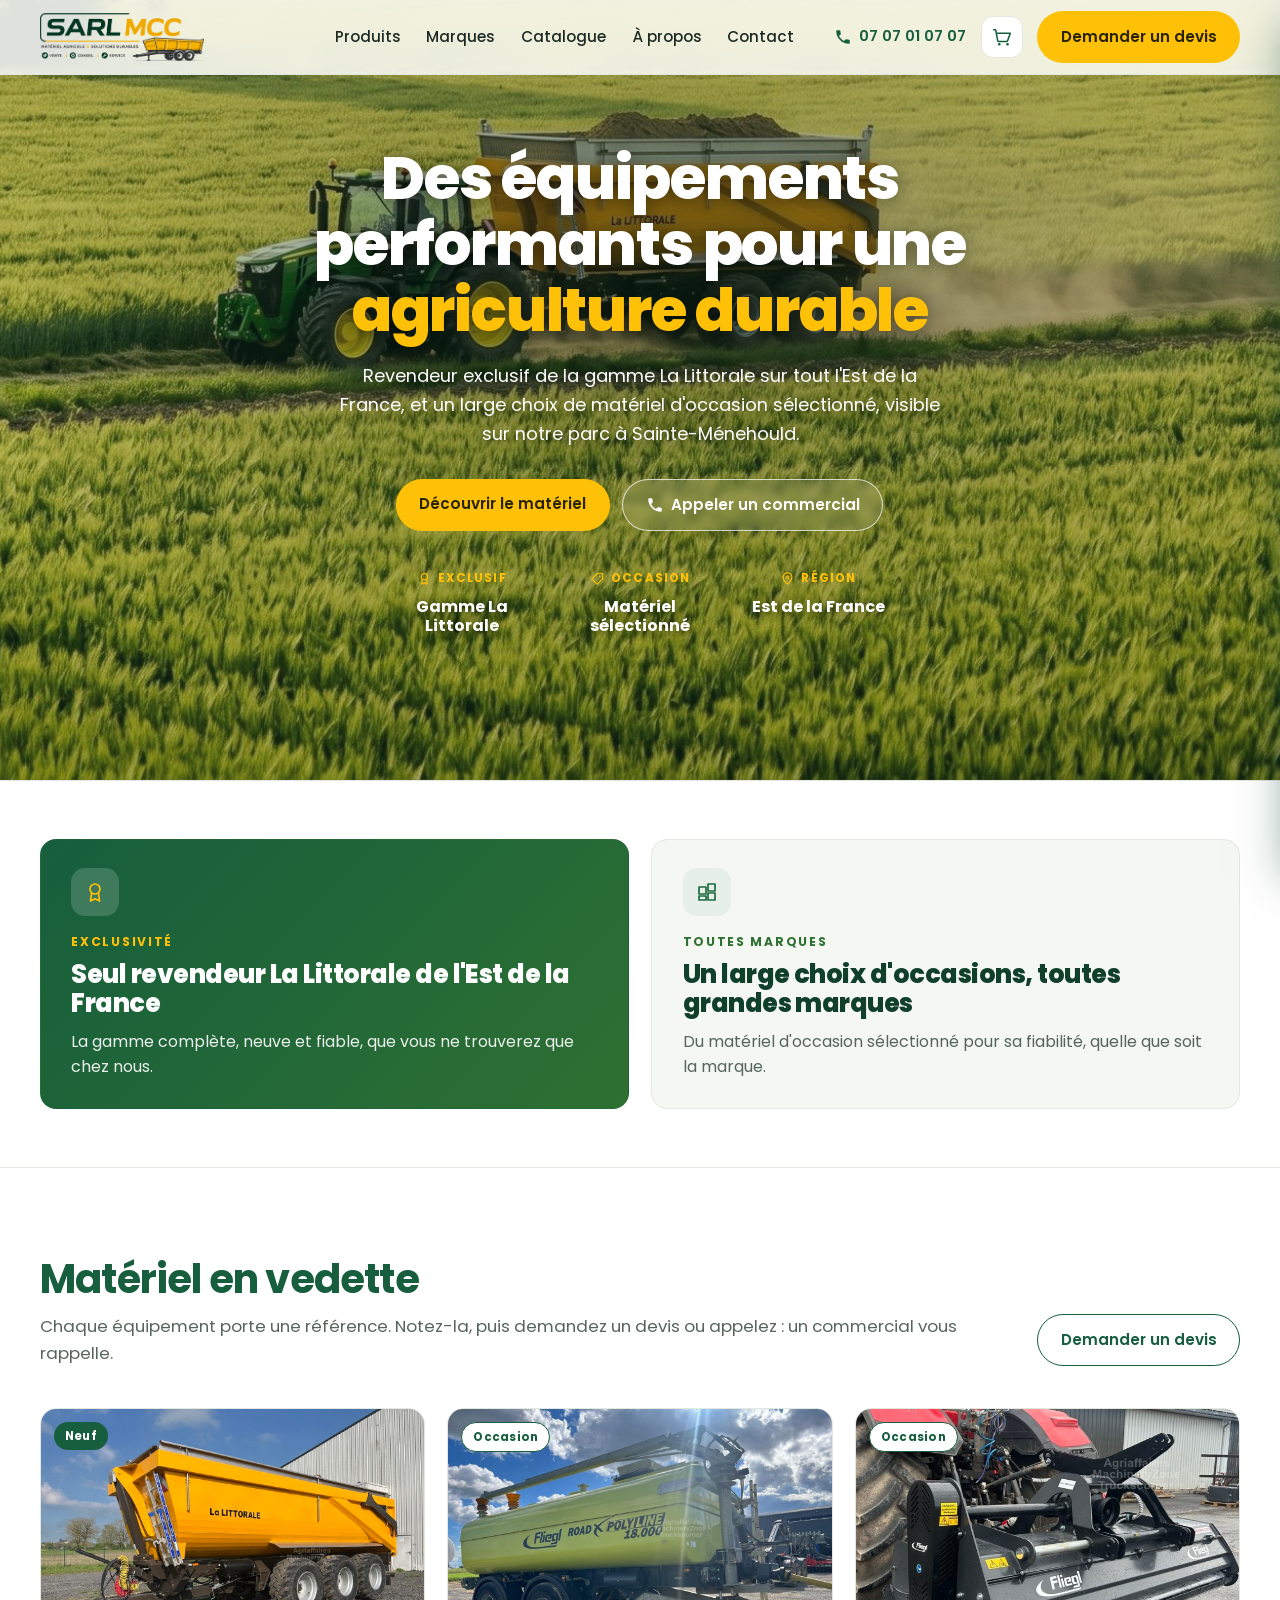
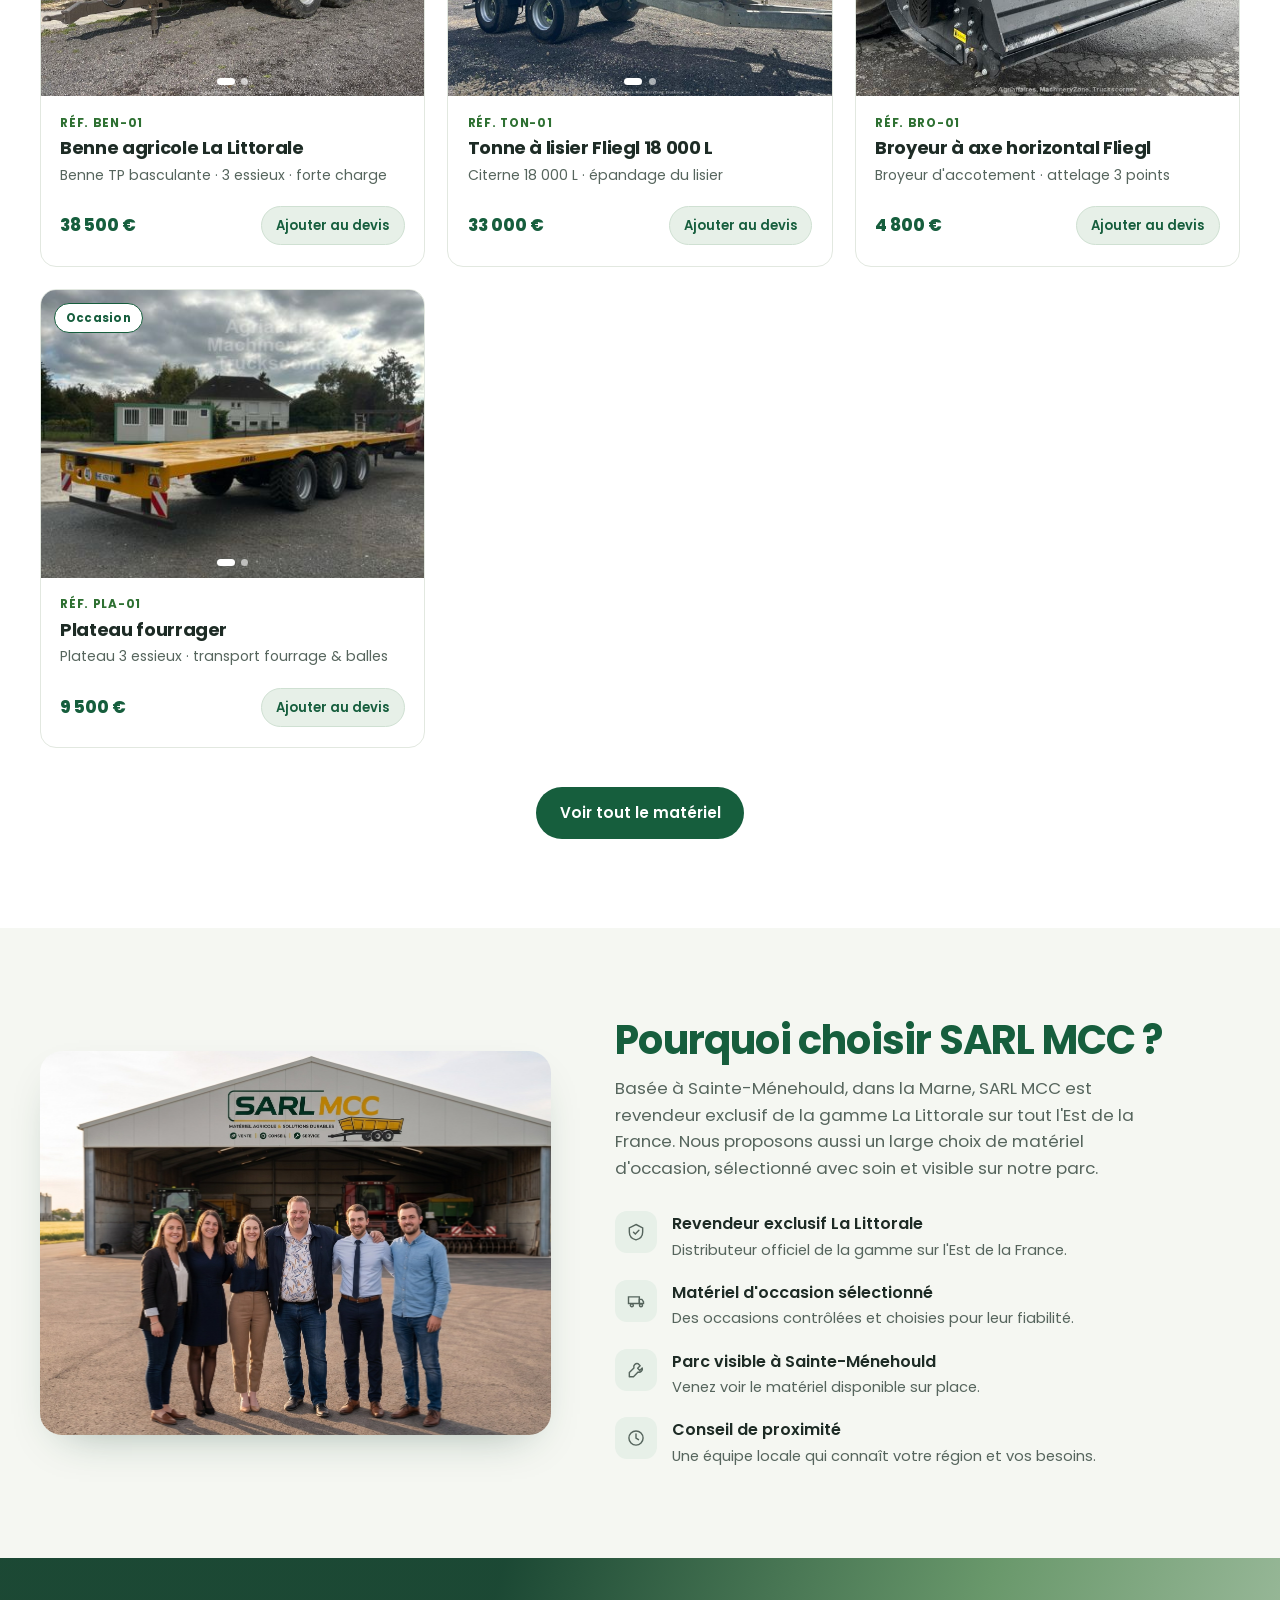
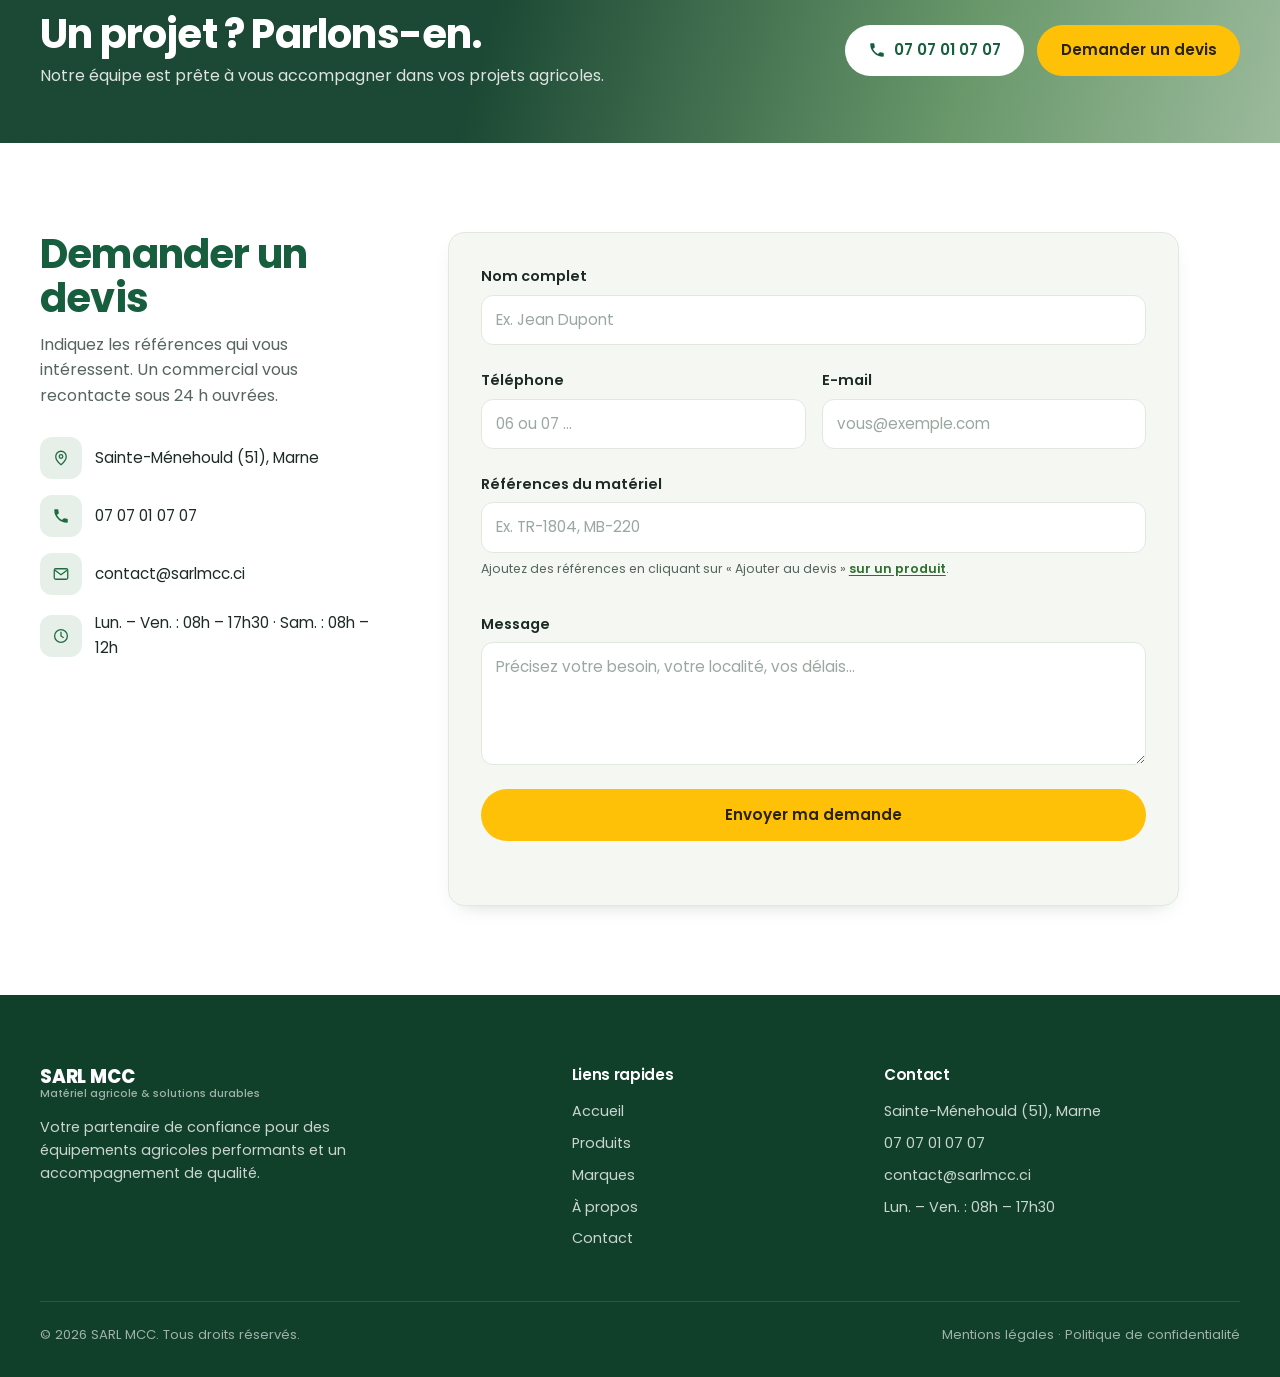
==== commit 488fe263: "Nouvelle bannière hero (tracteur + benne La Littorale), logo & favicon, panier de devis, section off" ====
--- a/index.html
+++ b/index.html
@@ -6,7 +6,9 @@
   <title>SARL MCC — Matériel agricole &amp; solutions durables</title>
   <meta name="description" content="SARL MCC, revendeur exclusif de la gamme La Littorale sur tout l'Est de la France et spécialiste du matériel agricole d'occasion sélectionné. Parc visible à Sainte-Ménehould (Marne). Demandez un devis." />
   <meta name="theme-color" content="#165E3D" />
-  <link rel="icon" type="image/svg+xml" href="assets/favicon.svg" />
+  <link rel="icon" type="image/png" sizes="32x32" href="assets/favicon-32.png" />
+  <link rel="icon" type="image/png" sizes="512x512" href="assets/favicon-mcc.png" />
+  <link rel="apple-touch-icon" href="assets/apple-touch-icon.png" />
 
   <!-- Open Graph -->
   <meta property="og:title" content="SARL MCC — Matériel agricole &amp; solutions durables" />
@@ -58,9 +60,9 @@
   <main>
     <!-- ============================ HERO ============================ -->
     <section class="hero" id="accueil">
-      <!-- Image de fond plein écran (remplaçable par une photo réelle du parc SARL MCC) -->
-      <img class="hero-bg" src="https://images.unsplash.com/photo-1530267981375-f0de937f5f13?w=1800&q=80&auto=format&fit=crop"
-           alt="Tracteur en plein travail dans un champ" fetchpriority="high" />
+      <!-- Image de fond plein écran : tracteur et benne La Littorale -->
+      <img class="hero-bg" src="assets/banniere-site.jpg"
+           alt="Tracteur tirant une benne La Littorale dans la campagne au coucher du soleil" fetchpriority="high" />
       <div class="hero-overlay"></div>
 
       <div class="container hero-content reveal">
@@ -379,9 +381,6 @@
     <div class="container footer-grid">
       <div class="footer-brand">
         <a href="#top" class="brand brand-light">
-          <span class="brand-mark" aria-hidden="true">
-            <svg viewBox="0 0 32 32" width="30" height="30" fill="none"><path d="M16 3l11 5.5v8.2C27 23.6 22.2 28.3 16 30 9.8 28.3 5 23.6 5 16.7V8.5L16 3z" fill="currentColor"/><path d="M11 17.2l3.4 3.4 7-7" stroke="#FFC107" stroke-width="2.4" stroke-linecap="round" stroke-linejoin="round"/></svg>
-          </span>
           <span class="brand-text"><strong>SARL MCC</strong><small>Matériel agricole &amp; solutions durables</small></span>
         </a>
         <p>Votre partenaire de confiance pour des équipements agricoles performants et un accompagnement de qualité.</p>
@@ -396,14 +395,6 @@
         <a href="#contact">Contact</a>
       </nav>
 
-      <nav class="footer-col" aria-label="Nos produits">
-        <h4>Nos produits</h4>
-        <a href="#catalogue">Tracteurs</a>
-        <a href="#catalogue">Moissonneuses &amp; récolteuses</a>
-        <a href="#catalogue">Outils &amp; accessoires</a>
-        <a href="#catalogue">Systèmes d'irrigation</a>
-      </nav>
-
       <div class="footer-col">
         <h4>Contact</h4>
         <p>Sainte-Ménehould (51), Marne</p>
--- a/styles.css
+++ b/styles.css
@@ -144,7 +144,8 @@
 /* Image de fond pleine largeur */
 .hero-bg {
   position: absolute; inset: 0; width: 100%; height: 100%;
-  object-fit: cover; z-index: 0;
+  object-fit: cover; object-position: 50% 45%; /* tracteur et benne placés vers le haut */
+  z-index: 0;
 }
 /* Voile sombre pour la lisibilité du texte par-dessus l'image */
 .hero-overlay {
@@ -153,8 +154,8 @@
      fait ressortir le titre, l'accroche et les boutons. Léger renfort
      au centre pour la lisibilité du texte. */
   background:
-    radial-gradient(120% 90% at 50% 48%, rgba(16,40,30,.45) 0%, transparent 70%),
-    linear-gradient(180deg, rgba(16,63,42,.62) 0%, rgba(22,94,61,.5) 45%, rgba(16,63,42,.7) 100%);
+    radial-gradient(100% 75% at 50% 42%, rgba(8,26,18,.32) 0%, transparent 60%),
+    linear-gradient(180deg, rgba(16,63,42,.3) 0%, rgba(22,94,61,.22) 50%, rgba(16,63,42,.32) 100%);
 }
 .hero-content {
   position: relative; z-index: 2; color: #fff;
@@ -168,9 +169,10 @@
   color: #fff; padding: .45rem 1rem; border-radius: 999px; backdrop-filter: blur(4px);
   margin-bottom: 1.2rem;
 }
-.hero h1 { font-size: clamp(2.3rem, 5.2vw, 3.75rem); font-weight: 800; color: #fff; text-shadow: 0 2px 20px rgba(0,0,0,.25); }
+.hero h1 { font-size: clamp(2.3rem, 5.2vw, 3.75rem); font-weight: 800; color: #fff; text-shadow: 0 2px 18px rgba(0,0,0,.45); }
 .hero h1 .hl { color: var(--accent); }
-.hero .lead { margin: 1.2rem auto 0; font-size: 1.12rem; color: rgba(255,255,255,.9); max-width: 56ch; }
+.hero .lead { margin: 1.2rem auto 0; font-size: 1.12rem; color: #fff; max-width: 56ch; text-shadow: 0 1px 12px rgba(0,0,0,.5); }
+.hero-feat .feat-title { text-shadow: 0 1px 10px rgba(0,0,0,.5); }
 .hero-actions { display: flex; flex-wrap: wrap; gap: .8rem; margin-top: 1.9rem; justify-content: center; }
 .hero-trust { list-style: none; display: flex; flex-wrap: nowrap; gap: 1.2rem; padding: 0; margin: 2.4rem 0 0; justify-content: center; }
 .hero-feat { flex: 1 1 0; min-width: 0; display: flex; flex-direction: column; align-items: center; gap: .55rem; text-align: center; }
@@ -456,7 +458,7 @@
 
 /* ---------------- Pied de page ---------------- */
 .site-footer { background: var(--green-900); color: rgba(255,255,255,.78); padding-top: clamp(3rem, 6vw, 4.5rem); margin-top: 0; }
-.footer-grid { display: grid; grid-template-columns: 1.6fr 1fr 1.3fr 1.3fr; gap: 2.4rem; padding-bottom: 2.6rem; }
+.footer-grid { display: grid; grid-template-columns: 1.8fr 1fr 1.3fr; gap: 2.4rem; padding-bottom: 2.6rem; }
 .brand-light { color: #fff; }
 .brand-light .brand-text small { color: rgba(255,255,255,.6); }
 .footer-brand p { margin-top: 1rem; font-size: .9rem; max-width: 34ch; }
